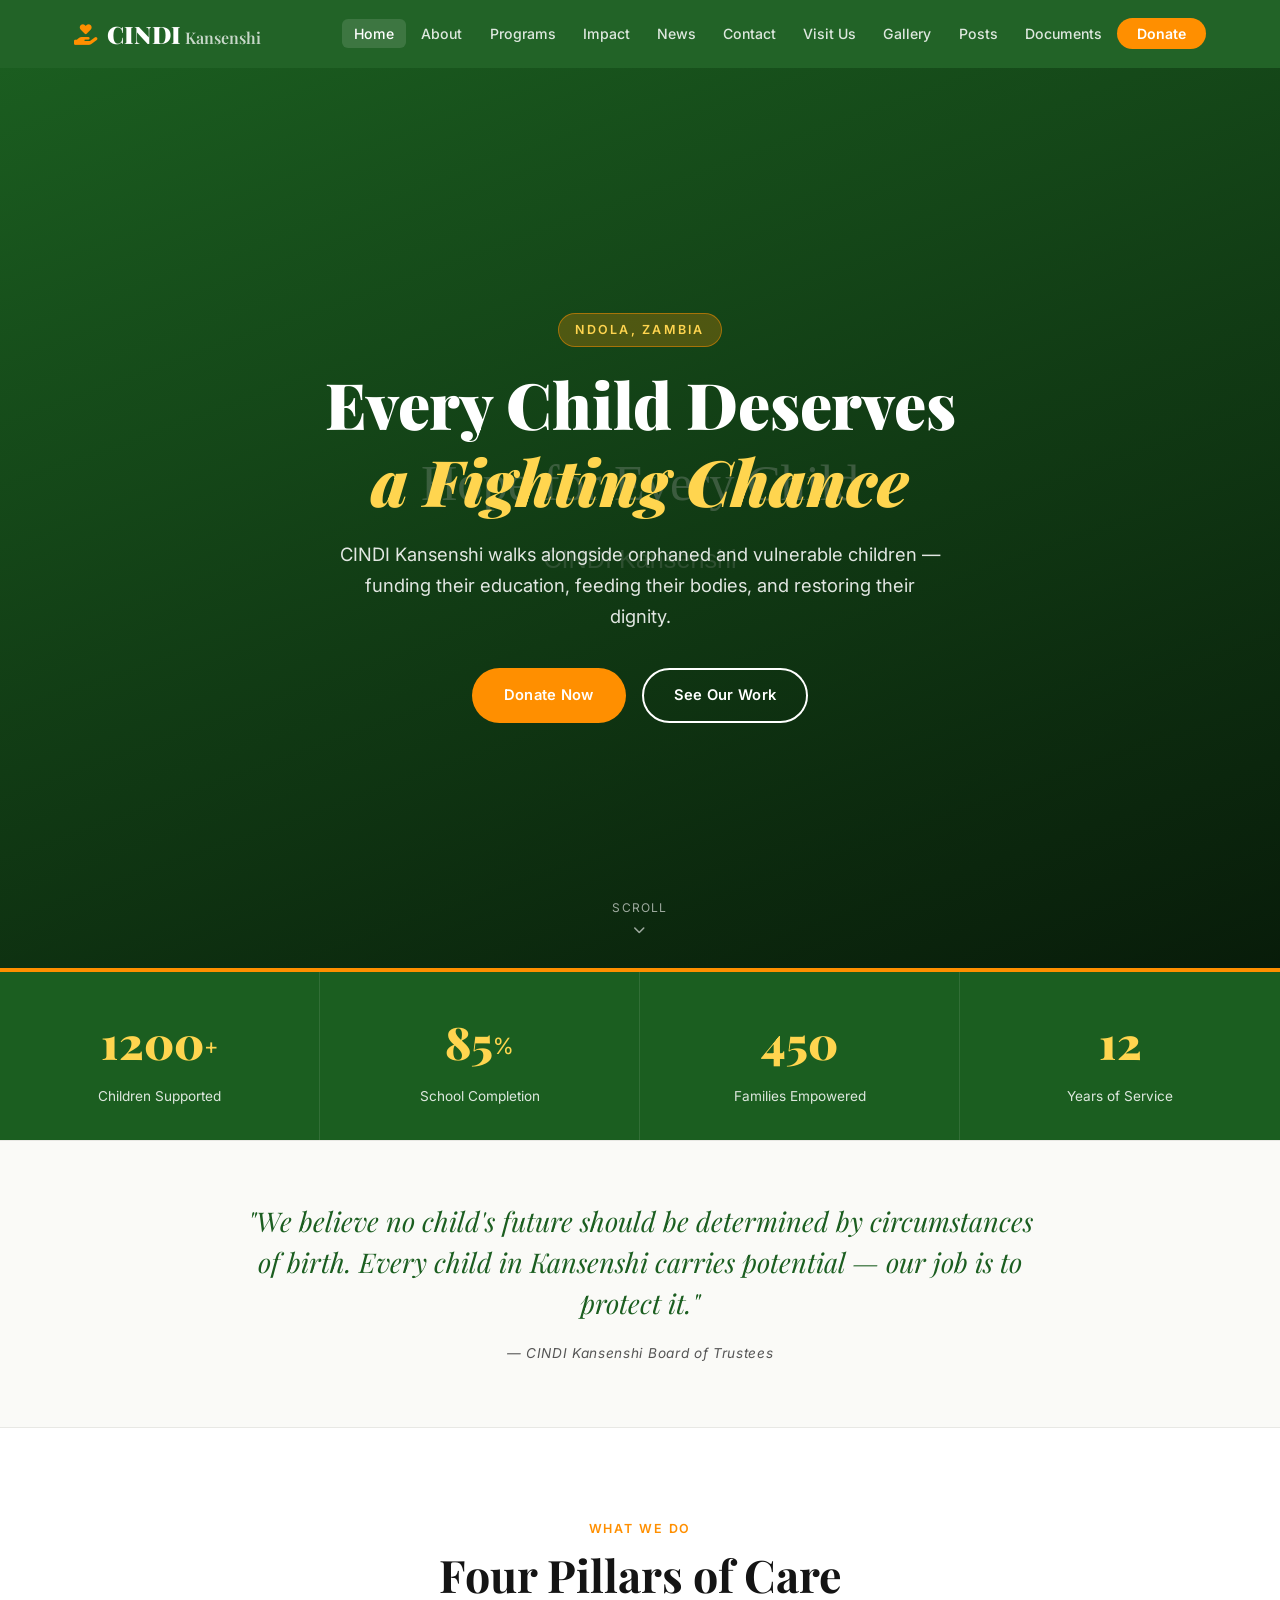
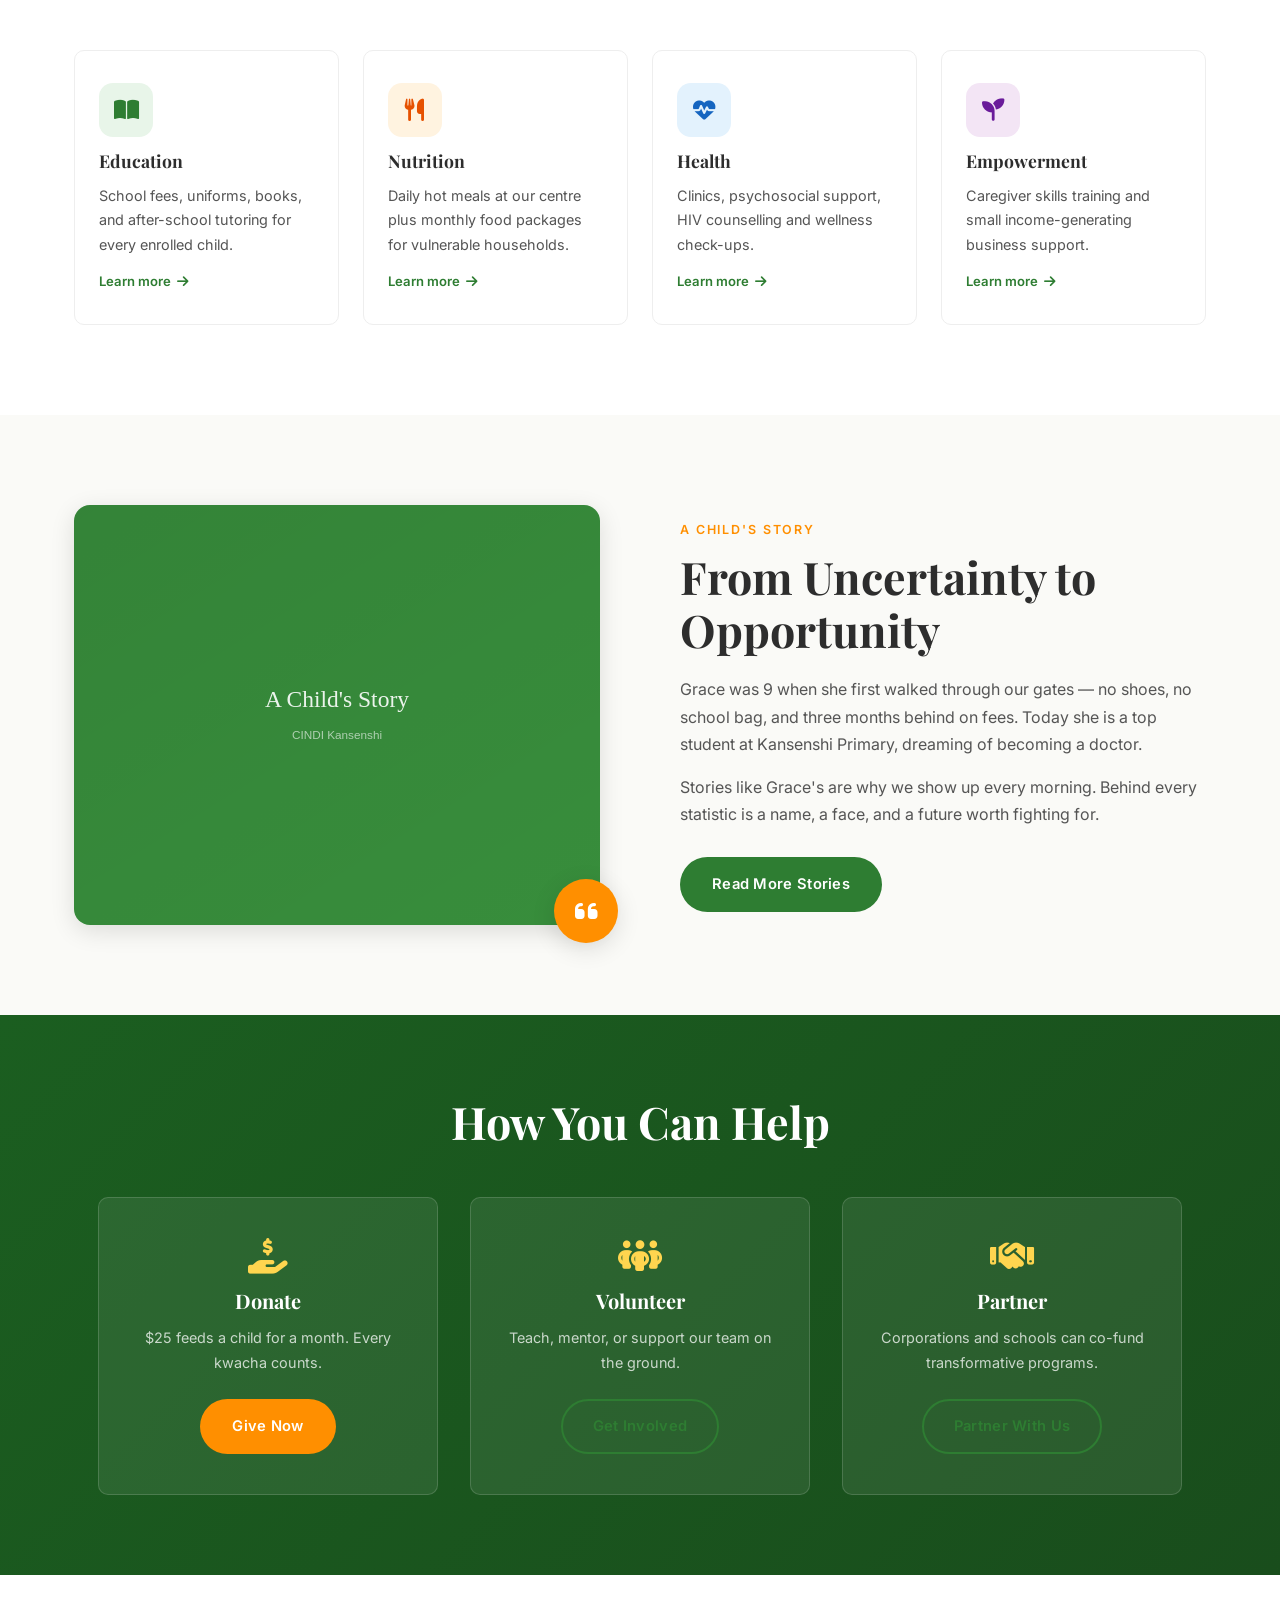
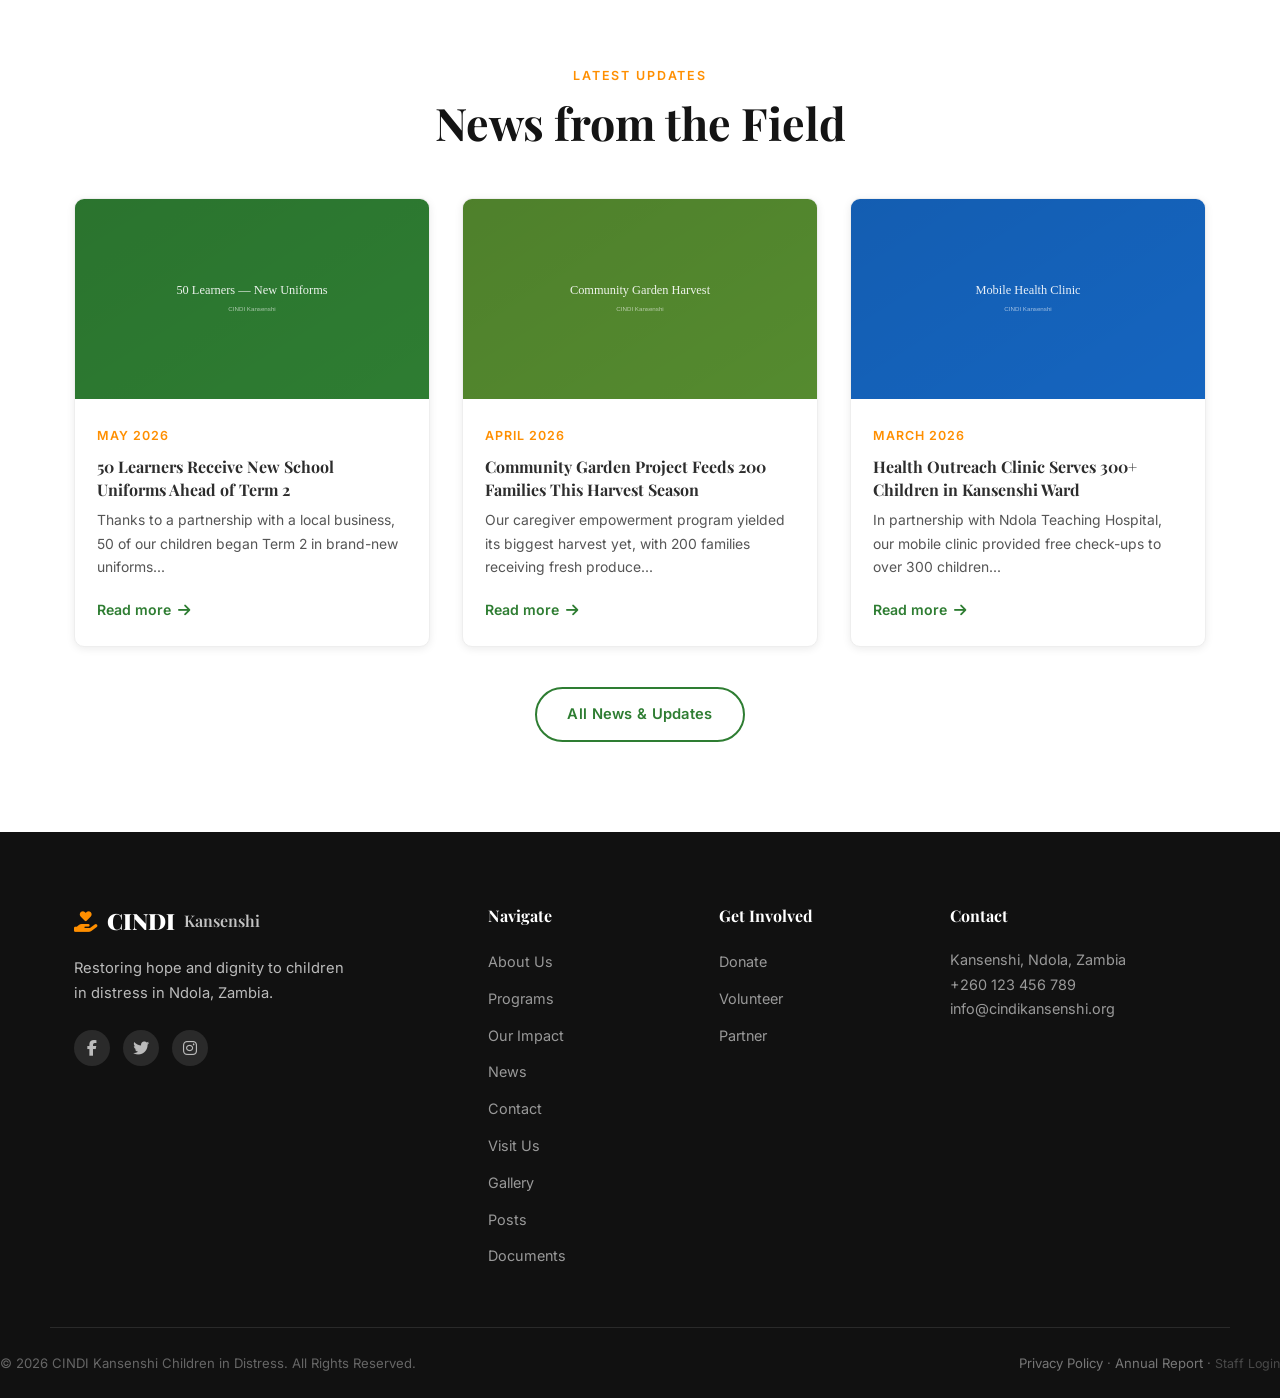
==== index.html @ 54bb7eb4 "Add Python backend and connect website" ====
<!DOCTYPE html>
<html lang="en">
<head>
  <meta charset="UTF-8">
  <meta name="viewport" content="width=device-width, initial-scale=1.0">
  <title>CINDI Kansenshi | Hope for Every Child</title>
  <meta name="description" content="CINDI Kansenshi supports orphaned and vulnerable children in Ndola, Zambia through education, nutrition, and community care.">
  <link rel="stylesheet" href="css/shared.css">
  <link rel="stylesheet" href="css/index.css">
  <link rel="preconnect" href="https://fonts.googleapis.com">
  <link href="https://fonts.googleapis.com/css2?family=Playfair+Display:wght@700;900&family=Inter:wght@400;500;600&display=swap" rel="stylesheet">
  <link rel="stylesheet" href="https://cdnjs.cloudflare.com/ajax/libs/font-awesome/6.5.1/css/all.min.css">
</head>
<body>
  <!-- NAV -->
  <header class="site-header" id="siteHeader">
    <nav class="nav-container">
      <a href="index.html" class="nav-logo">
        <span class="logo-mark"><i class="fas fa-hand-holding-heart"></i></span>
        <span>CINDI<span class="logo-sub"> Kansenshi</span></span>
      </a>
      <ul class="nav-links" id="navLinks">
        <li><a href="index.html" class="active">Home</a></li>
        <li><a href="about.html">About</a></li>
        <li><a href="programs.html">Programs</a></li>
        <li><a href="impact.html">Impact</a></li>
        <li><a href="news.html">News</a></li>
        <li><a href="contact.html">Contact</a></li>
        <li><a href="visit.html">Visit Us</a></li>
        <li><a href="gallery.html">Gallery</a></li>
        <li><a href="posts.html">Posts</a></li>
        <li><a href="donate.html" class="nav-donate-btn">Donate</a></li>
      </ul>
      <button class="hamburger" id="hamburger" aria-label="Toggle menu">
        <span></span><span></span><span></span>
      </button>
    </nav>
  </header>

  <!-- HERO -->
  <section class="hero" id="hero">
    <div class="hero-bg"></div>
    <div class="hero-overlay"></div>
    <div class="hero-content">
      <span class="hero-eyebrow">Ndola, Zambia</span>
      <h1 class="hero-title">Every Child Deserves<br><em>a Fighting Chance</em></h1>
      <p class="hero-sub">CINDI Kansenshi walks alongside orphaned and vulnerable children — funding their education, feeding their bodies, and restoring their dignity.</p>
      <div class="hero-actions">
        <a href="donate.html" class="btn btn-orange">Donate Now</a>
        <a href="programs.html" class="btn btn-outline-white">See Our Work</a>
      </div>
    </div>
    <div class="hero-scroll-hint">
      <span>Scroll</span>
      <i class="fas fa-chevron-down"></i>
    </div>
  </section>

  <!-- QUICK STATS BAND -->
  <div class="stats-band">
    <div class="stat-cell">
      <strong class="stat-num" data-stat-key="children" data-target="1200">0</strong><sup>+</sup>
      <span>Children Supported</span>
    </div>
    <div class="stat-cell">
      <strong class="stat-num" data-stat-key="completion" data-target="85">0</strong><sup>%</sup>
      <span>School Completion</span>
    </div>
    <div class="stat-cell">
      <strong class="stat-num" data-stat-key="families" data-target="450">0</strong>
      <span>Families Empowered</span>
    </div>
    <div class="stat-cell">
      <strong class="stat-num" data-stat-key="years" data-target="12">0</strong>
      <span>Years of Service</span>
    </div>
  </div>

  <!-- MISSION STRIP -->
  <section class="mission-strip">
    <div class="container">
      <p class="mission-text">"We believe no child's future should be determined by circumstances of birth. Every child in Kansenshi carries potential — our job is to protect it."</p>
      <cite class="mission-cite">— CINDI Kansenshi Board of Trustees</cite>
    </div>
  </section>

  <!-- PROGRAMS PREVIEW -->
  <section class="section programs-preview">
    <div class="container">
      <div class="section-header">
        <span class="eyebrow">What We Do</span>
        <h2>Four Pillars of Care</h2>
      </div>
      <div class="pillars-grid">
        <a href="programs.html#education" class="pillar-card">
          <div class="pillar-icon" style="background:#E8F5E9;color:#2E7D32"><i class="fas fa-book-open"></i></div>
          <h3>Education</h3>
          <p>School fees, uniforms, books, and after-school tutoring for every enrolled child.</p>
          <span class="pillar-link">Learn more <i class="fas fa-arrow-right"></i></span>
        </a>
        <a href="programs.html#nutrition" class="pillar-card">
          <div class="pillar-icon" style="background:#FFF3E0;color:#E65100"><i class="fas fa-utensils"></i></div>
          <h3>Nutrition</h3>
          <p>Daily hot meals at our centre plus monthly food packages for vulnerable households.</p>
          <span class="pillar-link">Learn more <i class="fas fa-arrow-right"></i></span>
        </a>
        <a href="programs.html#health" class="pillar-card">
          <div class="pillar-icon" style="background:#E3F2FD;color:#1565C0"><i class="fas fa-heart-pulse"></i></div>
          <h3>Health</h3>
          <p>Clinics, psychosocial support, HIV counselling and wellness check-ups.</p>
          <span class="pillar-link">Learn more <i class="fas fa-arrow-right"></i></span>
        </a>
        <a href="programs.html#empowerment" class="pillar-card">
          <div class="pillar-icon" style="background:#F3E5F5;color:#6A1B9A"><i class="fas fa-seedling"></i></div>
          <h3>Empowerment</h3>
          <p>Caregiver skills training and small income-generating business support.</p>
          <span class="pillar-link">Learn more <i class="fas fa-arrow-right"></i></span>
        </a>
      </div>
    </div>
  </section>

  <!-- STORY FEATURE -->
  <section class="section story-feature">
    <div class="container story-flex">
      <div class="story-img-wrap">
        <img src="images/story-grace.svg" alt="Child at CINDI Kansenshi" loading="lazy">
        <div class="story-badge">
          <i class="fas fa-quote-left"></i>
        </div>
      </div>
      <div class="story-text">
        <span class="eyebrow">A Child's Story</span>
        <h2>From Uncertainty to Opportunity</h2>
        <p>Grace was 9 when she first walked through our gates — no shoes, no school bag, and three months behind on fees. Today she is a top student at Kansenshi Primary, dreaming of becoming a doctor.</p>
        <p>Stories like Grace's are why we show up every morning. Behind every statistic is a name, a face, and a future worth fighting for.</p>
        <a href="about.html#stories" class="btn btn-green">Read More Stories</a>
      </div>
    </div>
  </section>

  <!-- GET INVOLVED BAND -->
  <section class="involve-band">
    <div class="container">
      <h2>How You Can Help</h2>
      <div class="involve-cards">
        <div class="involve-card">
          <i class="fas fa-hand-holding-dollar"></i>
          <h3>Donate</h3>
          <p>$25 feeds a child for a month. Every kwacha counts.</p>
          <a href="donate.html" class="btn btn-orange">Give Now</a>
        </div>
        <div class="involve-card">
          <i class="fas fa-people-group"></i>
          <h3>Volunteer</h3>
          <p>Teach, mentor, or support our team on the ground.</p>
          <a href="contact.html#volunteer" class="btn btn-outline-dark">Get Involved</a>
        </div>
        <div class="involve-card">
          <i class="fas fa-handshake"></i>
          <h3>Partner</h3>
          <p>Corporations and schools can co-fund transformative programs.</p>
          <a href="contact.html#partner" class="btn btn-outline-dark">Partner With Us</a>
        </div>
      </div>
    </div>
  </section>

  <!-- NEWS TEASER -->
  <section class="section news-teaser">
    <div class="container">
      <div class="section-header">
        <span class="eyebrow">Latest Updates</span>
        <h2>News from the Field</h2>
      </div>
      <div class="news-grid">
        <article class="news-card">
          <img src="images/news-uniforms.svg" alt="News" loading="lazy">
          <div class="news-body">
            <time>May 2026</time>
            <h3>50 Learners Receive New School Uniforms Ahead of Term 2</h3>
            <p>Thanks to a partnership with a local business, 50 of our children began Term 2 in brand-new uniforms...</p>
            <a href="news.html" class="text-link">Read more <i class="fas fa-arrow-right"></i></a>
          </div>
        </article>
        <article class="news-card">
          <img src="images/news-garden.svg" alt="News" loading="lazy">
          <div class="news-body">
            <time>April 2026</time>
            <h3>Community Garden Project Feeds 200 Families This Harvest Season</h3>
            <p>Our caregiver empowerment program yielded its biggest harvest yet, with 200 families receiving fresh produce...</p>
            <a href="news.html" class="text-link">Read more <i class="fas fa-arrow-right"></i></a>
          </div>
        </article>
        <article class="news-card">
          <img src="images/news-clinic.svg" alt="News" loading="lazy">
          <div class="news-body">
            <time>March 2026</time>
            <h3>Health Outreach Clinic Serves 300+ Children in Kansenshi Ward</h3>
            <p>In partnership with Ndola Teaching Hospital, our mobile clinic provided free check-ups to over 300 children...</p>
            <a href="news.html" class="text-link">Read more <i class="fas fa-arrow-right"></i></a>
          </div>
        </article>
      </div>
      <div style="text-align:center;margin-top:2.5rem">
        <a href="news.html" class="btn btn-outline-dark">All News &amp; Updates</a>
      </div>
    </div>
  </section>

  <!-- FOOTER -->
  <footer class="site-footer">
    <div class="container footer-grid">
      <div class="footer-brand">
        <div class="nav-logo" style="color:white;font-size:1.4rem">
          <span class="logo-mark"><i class="fas fa-hand-holding-heart"></i></span>
          CINDI<span class="logo-sub"> Kansenshi</span>
        </div>
        <p>Restoring hope and dignity to children in distress in Ndola, Zambia.</p>
        <div class="footer-socials">
          <a href="https://www.facebook.com/cindikansenshi/" target="_blank" aria-label="Facebook"><i class="fab fa-facebook-f"></i></a>
          <a href="#" aria-label="Twitter"><i class="fab fa-twitter"></i></a>
          <a href="#" aria-label="Instagram"><i class="fab fa-instagram"></i></a>
        </div>
      </div>
      <div class="footer-col">
        <h4>Navigate</h4>
        <ul>
          <li><a href="about.html">About Us</a></li>
          <li><a href="programs.html">Programs</a></li>
          <li><a href="impact.html">Our Impact</a></li>
          <li><a href="news.html">News</a></li>
          <li><a href="contact.html">Contact</a></li>
        <li><a href="visit.html">Visit Us</a></li>
        <li><a href="gallery.html">Gallery</a></li>
        <li><a href="posts.html">Posts</a></li>
        </ul>
      </div>
      <div class="footer-col">
        <h4>Get Involved</h4>
        <ul>
          <li><a href="donate.html">Donate</a></li>
          <li><a href="contact.html#volunteer">Volunteer</a></li>
          <li><a href="contact.html#partner">Partner</a></li>
        </ul>
      </div>
      <div class="footer-col">
        <h4>Contact</h4>
        <p>Kansenshi, Ndola, Zambia</p>
        <p>+260 123 456 789</p>
        <p>info@cindikansenshi.org</p>
      </div>
    </div>
    <div class="footer-bottom">
      <p>&copy; 2026 CINDI Kansenshi Children in Distress. All Rights Reserved.</p>
      <p><a href="#">Privacy Policy</a> &middot; <a href="#">Annual Report</a></p>
    </div>
  </footer>

  <script src="js/seed-data.js"></script>
  <script src="js/sanitize.js"></script>
  <script src="js/media-store.js"></script>
  <script src="js/shared.js"></script>
  <script src="js/index.js"></script>
</body>
</html>
---- css/shared.css ----
/* ============================================================
   CINDI Kansenshi — Shared Styles
   Palette: Forest Green #1B5E20 / #2E7D32, Amber #E65100 / #FF8F00,
            Cream #FAFAF7, Off-Black #141414
   Type: Playfair Display (display) + Inter (body)
   ============================================================ */

:root {
  --green-dark:  #1B5E20;
  --green:       #2E7D32;
  --green-light: #4CAF50;
  --amber:       #FF8F00;
  --amber-dark:  #E65100;
  --cream:       #FAFAF7;
  --off-black:   #141414;
  --gray-800:    #2D2D2D;
  --gray-600:    #555;
  --gray-300:    #CCC;
  --gray-100:    #F2F2F0;
  --white:       #FFFFFF;
  --radius:      10px;
  --shadow-sm:   0 2px 8px rgba(0,0,0,0.08);
  --shadow-md:   0 6px 24px rgba(0,0,0,0.12);
  --transition:  0.28s ease;
}

*, *::before, *::after { box-sizing: border-box; margin: 0; padding: 0; }

html { scroll-behavior: smooth; font-size: 16px; }

body {
  font-family: 'Inter', system-ui, sans-serif;
  color: var(--gray-800);
  background: var(--white);
  line-height: 1.7;
  -webkit-font-smoothing: antialiased;
}

img { display: block; max-width: 100%; }

a { text-decoration: none; color: inherit; }

/* ── TYPOGRAPHY ────────────────────────────────── */
h1, h2, h3 {
  font-family: 'Playfair Display', Georgia, serif;
  line-height: 1.2;
}
h1 { font-size: clamp(2.4rem, 5vw, 4rem); font-weight: 900; }
h2 { font-size: clamp(1.8rem, 3.5vw, 2.8rem); font-weight: 700; }
h3 { font-size: 1.25rem; font-weight: 700; }

em { font-style: italic; color: var(--amber); }

.eyebrow {
  display: block;
  font-size: 0.78rem;
  font-weight: 600;
  letter-spacing: 0.15em;
  text-transform: uppercase;
  color: var(--amber);
  margin-bottom: 0.6rem;
}

.section-header {
  text-align: center;
  margin-bottom: 3rem;
}
.section-header h2 { color: var(--off-black); }

/* ── CONTAINER ─────────────────────────────────── */
.container {
  max-width: 1180px;
  margin: 0 auto;
  padding: 0 1.5rem;
}

.section { padding: 90px 0; }

/* ── BUTTONS ───────────────────────────────────── */
.btn {
  display: inline-flex;
  align-items: center;
  gap: 0.5rem;
  padding: 13px 30px;
  border-radius: 50px;
  font-family: 'Inter', sans-serif;
  font-size: 0.92rem;
  font-weight: 600;
  letter-spacing: 0.02em;
  cursor: pointer;
  transition: all var(--transition);
  border: 2px solid transparent;
}

.btn-green {
  background: var(--green);
  color: white;
}
.btn-green:hover { background: var(--green-dark); transform: translateY(-2px); }

.btn-orange {
  background: var(--amber);
  color: white;
}
.btn-orange:hover { background: var(--amber-dark); transform: translateY(-2px); }

.btn-outline-white {
  background: transparent;
  border-color: white;
  color: white;
}
.btn-outline-white:hover { background: white; color: var(--green-dark); }

.btn-outline-dark {
  background: transparent;
  border-color: var(--green);
  color: var(--green);
}
.btn-outline-dark:hover { background: var(--green); color: white; }

.btn-full { width: 100%; justify-content: center; }

.text-link {
  font-size: 0.88rem;
  font-weight: 600;
  color: var(--green);
  display: inline-flex;
  align-items: center;
  gap: 0.4rem;
  transition: gap var(--transition);
}
.text-link:hover { gap: 0.7rem; }

/* ── HEADER / NAV ──────────────────────────────── */
.site-header {
  position: fixed;
  top: 0; left: 0; right: 0;
  z-index: 1000;
  background: rgba(27,94,32,0.97);
  backdrop-filter: blur(8px);
  transition: box-shadow var(--transition);
}
.site-header.scrolled { box-shadow: 0 4px 20px rgba(0,0,0,0.25); }

.nav-container {
  max-width: 1180px;
  margin: 0 auto;
  padding: 0 1.5rem;
  height: 68px;
  display: flex;
  align-items: center;
  justify-content: space-between;
}

.nav-logo {
  display: flex;
  align-items: center;
  gap: 0.6rem;
  font-family: 'Playfair Display', serif;
  font-size: 1.5rem;
  font-weight: 900;
  color: white;
}
.logo-mark { color: var(--amber); font-size: 1.3rem; }
.logo-sub { color: rgba(255,255,255,0.75); font-size: 1rem; font-weight: 600; }

.nav-links {
  display: flex;
  list-style: none;
  gap: 0.2rem;
  align-items: center;
}
.nav-links a {
  color: rgba(255,255,255,0.85);
  font-size: 0.88rem;
  font-weight: 500;
  padding: 6px 12px;
  border-radius: 6px;
  transition: all var(--transition);
}
.nav-links a:hover,
.nav-links a.active { color: white; background: rgba(255,255,255,0.12); }

.nav-donate-btn {
  background: var(--amber) !important;
  color: white !important;
  border-radius: 50px !important;
  padding: 7px 20px !important;
  font-weight: 600 !important;
}
.nav-donate-btn:hover { background: var(--amber-dark) !important; }

.hamburger {
  display: none;
  flex-direction: column;
  gap: 5px;
  background: none;
  border: none;
  cursor: pointer;
  padding: 4px;
}
.hamburger span {
  display: block;
  width: 24px; height: 2px;
  background: white;
  border-radius: 2px;
  transition: all var(--transition);
}
.hamburger.open span:nth-child(1) { transform: translateY(7px) rotate(45deg); }
.hamburger.open span:nth-child(2) { opacity: 0; }
.hamburger.open span:nth-child(3) { transform: translateY(-7px) rotate(-45deg); }

/* ── PAGE HERO (inner pages) ───────────────────── */
.page-hero {
  padding-top: 130px;
  padding-bottom: 70px;
  background: linear-gradient(135deg, var(--green-dark) 0%, var(--green) 100%);
  color: white;
  text-align: center;
}
.page-hero h1 { color: white; margin-bottom: 1rem; }
.page-hero p { font-size: 1.1rem; max-width: 640px; margin: 0 auto; opacity: 0.88; }
.breadcrumb {
  font-size: 0.82rem;
  margin-bottom: 1rem;
  opacity: 0.7;
  display: flex;
  justify-content: center;
  gap: 0.5rem;
}
.breadcrumb a { color: rgba(255,255,255,0.8); }
.breadcrumb a:hover { color: white; }

/* ── FOOTER ────────────────────────────────────── */
.site-footer {
  background: #111;
  color: #bbb;
  padding: 70px 0 0;
}
.footer-grid {
  display: grid;
  grid-template-columns: 2fr 1fr 1fr 1.4fr;
  gap: 3rem;
  padding-bottom: 3rem;
  border-bottom: 1px solid #2a2a2a;
}
.footer-brand p { margin-top: 1rem; font-size: 0.92rem; line-height: 1.7; max-width: 280px; }
.footer-socials { display: flex; gap: 0.8rem; margin-top: 1.5rem; }
.footer-socials a {
  width: 36px; height: 36px;
  background: #2a2a2a;
  border-radius: 50%;
  display: flex; align-items: center; justify-content: center;
  color: #bbb;
  transition: all var(--transition);
}
.footer-socials a:hover { background: var(--amber); color: white; }
.footer-col h4 {
  font-family: 'Playfair Display', serif;
  font-size: 1rem;
  color: white;
  margin-bottom: 1.2rem;
}
.footer-col ul { list-style: none; }
.footer-col ul li { margin-bottom: 0.6rem; }
.footer-col a, .footer-col p {
  color: #999;
  font-size: 0.9rem;
  transition: color var(--transition);
}
.footer-col a:hover { color: var(--amber); }
.footer-bottom {
  display: flex;
  justify-content: space-between;
  align-items: center;
  padding: 1.5rem 0;
  font-size: 0.82rem;
  color: #666;
  flex-wrap: wrap;
  gap: 1rem;
}
.footer-bottom a { color: #777; }
.footer-bottom a:hover { color: var(--amber); }

/* ── ACCESSIBILITY / FOCUS ─────────────────────── */
a:focus-visible, button:focus-visible, input:focus-visible,
textarea:focus-visible, select:focus-visible {
  outline: 3px solid var(--amber);
  outline-offset: 2px;
  border-radius: 4px;
}

/* ── SCROLL PROGRESS BAR ────────────────────────── */
.scroll-progress {
  position: fixed;
  top: 0; left: 0;
  height: 3px;
  width: 0%;
  background: linear-gradient(90deg, var(--amber), var(--green-light));
  z-index: 1200;
  transition: width 0.08s linear;
}

/* ── BACK TO TOP ────────────────────────────────── */
.back-to-top {
  position: fixed;
  right: 22px;
  bottom: 22px;
  width: 46px; height: 46px;
  border-radius: 50%;
  background: var(--green);
  color: white;
  border: none;
  display: flex;
  align-items: center;
  justify-content: center;
  font-size: 1.1rem;
  cursor: pointer;
  box-shadow: var(--shadow-md);
  opacity: 0;
  visibility: hidden;
  transform: translateY(12px);
  transition: all var(--transition);
  z-index: 900;
}
.back-to-top.visible { opacity: 1; visibility: visible; transform: translateY(0); }
.back-to-top:hover { background: var(--green-dark); transform: translateY(-3px); }

/* ── TOAST NOTIFICATIONS ────────────────────────── */
.toast-stack {
  position: fixed;
  top: 84px;
  right: 20px;
  z-index: 1400;
  display: flex;
  flex-direction: column;
  gap: 10px;
  max-width: min(340px, calc(100vw - 40px));
}
.toast {
  background: white;
  color: var(--off-black);
  border-left: 4px solid var(--green);
  border-radius: 8px;
  box-shadow: var(--shadow-md);
  padding: 12px 16px;
  font-size: 0.88rem;
  display: flex;
  align-items: flex-start;
  gap: 10px;
  transform: translateX(120%);
  opacity: 0;
  transition: all 0.35s cubic-bezier(.4,0,.2,1);
}
.toast.show { transform: translateX(0); opacity: 1; }
.toast i { margin-top: 2px; }
.toast.toast-success { border-left-color: var(--green); }
.toast.toast-success i { color: var(--green); }
.toast.toast-error { border-left-color: #C62828; }
.toast.toast-error i { color: #C62828; }
.toast.toast-info { border-left-color: var(--amber); }
.toast.toast-info i { color: var(--amber); }

/* ── IMAGE LOADING SKELETON ─────────────────────── */
img[loading="lazy"] {
  background: linear-gradient(100deg, #ececec 30%, #f6f6f4 50%, #ececec 70%);
  background-size: 200% 100%;
  animation: skeleton 1.4s ease-in-out infinite;
}
img[loading="lazy"].loaded { animation: none; background: none; }
@keyframes skeleton {
  0% { background-position: 200% 0; }
  100% { background-position: -200% 0; }
}

/* ── BUTTON MICRO-INTERACTION ───────────────────── */
.btn:active { transform: scale(0.97); }

/* ── STAFF LOGIN FOOTER LINK ────────────────────── */
.footer-admin-link { opacity: 0.55; font-size: 0.78rem; }
.footer-admin-link:hover { opacity: 1; }

/* ── UTILITY ───────────────────────────────────── */
.visually-hidden { position: absolute; width: 1px; height: 1px; overflow: hidden; clip: rect(0,0,0,0); }

@media (prefers-reduced-motion: reduce) {
  *, *::before, *::after { animation-duration: 0.01ms !important; transition-duration: 0.01ms !important; }
}

/* ── RESPONSIVE ────────────────────────────────── */
@media (max-width: 900px) {
  .footer-grid { grid-template-columns: 1fr 1fr; }
}

@media (max-width: 768px) {
  .hamburger { display: flex; }
  .nav-links {
    display: none;
    position: absolute;
    top: 68px; left: 0; right: 0;
    background: var(--green-dark);
    flex-direction: column;
    padding: 1rem;
    gap: 0.2rem;
    box-shadow: 0 10px 30px rgba(0,0,0,0.3);
  }
  .nav-links.open { display: flex; }
  .nav-links a { padding: 10px 16px; border-radius: 8px; display: block; }
  .section { padding: 60px 0; }
  .footer-grid { grid-template-columns: 1fr; gap: 2rem; }
  .footer-bottom { flex-direction: column; text-align: center; }
}
---- css/index.css ----
/* ============================================================
   CINDI Kansenshi — Homepage Styles
   ============================================================ */

/* ── HERO ──────────────────────────────────────── */
.hero {
  position: relative;
  min-height: 100vh;
  display: flex;
  align-items: center;
  justify-content: center;
  overflow: hidden;
  margin-top: 68px;
}
.hero-bg {
  position: absolute;
  inset: 0;
  background: url('../images/hero.svg') center/cover no-repeat;
}
.hero-overlay {
  position: absolute;
  inset: 0;
  background: linear-gradient(160deg, rgba(27,94,32,0.88) 0%, rgba(0,0,0,0.7) 100%);
}
.hero-content {
  position: relative;
  z-index: 2;
  text-align: center;
  padding: 2rem;
  max-width: 820px;
  animation: fadeUp 0.9s ease both;
}
@keyframes fadeUp {
  from { opacity: 0; transform: translateY(30px); }
  to   { opacity: 1; transform: translateY(0); }
}
.hero-eyebrow {
  display: inline-block;
  background: rgba(255,143,0,0.25);
  border: 1px solid rgba(255,143,0,0.5);
  color: #FFD54F;
  font-size: 0.78rem;
  font-weight: 600;
  letter-spacing: 0.18em;
  text-transform: uppercase;
  padding: 5px 16px;
  border-radius: 50px;
  margin-bottom: 1.2rem;
}
.hero-title {
  color: white;
  margin-bottom: 1.2rem;
}
.hero-title em { color: #FFD54F; }
.hero-sub {
  color: rgba(255,255,255,0.88);
  font-size: 1.15rem;
  max-width: 600px;
  margin: 0 auto 2.2rem;
}
.hero-actions { display: flex; gap: 1rem; justify-content: center; flex-wrap: wrap; }
.hero-scroll-hint {
  position: absolute;
  bottom: 2rem;
  left: 50%;
  transform: translateX(-50%);
  z-index: 2;
  color: rgba(255,255,255,0.6);
  font-size: 0.75rem;
  letter-spacing: 0.1em;
  text-transform: uppercase;
  display: flex;
  flex-direction: column;
  align-items: center;
  gap: 6px;
  animation: bounce 2s infinite;
}
@keyframes bounce {
  0%,100% { transform: translateX(-50%) translateY(0); }
  50%      { transform: translateX(-50%) translateY(6px); }
}

/* ── STATS BAND ────────────────────────────────── */
.stats-band {
  background: var(--green-dark);
  display: grid;
  grid-template-columns: repeat(4, 1fr);
  border-top: 4px solid var(--amber);
}
.stat-cell {
  padding: 2rem 1rem;
  text-align: center;
  color: white;
  border-right: 1px solid rgba(255,255,255,0.1);
}
.stat-cell:last-child { border-right: none; }
.stat-num {
  font-family: 'Playfair Display', serif;
  font-size: 2.8rem;
  font-weight: 900;
  display: inline-block;
  color: #FFD54F;
}
.stat-cell sup { font-size: 1.4rem; color: #FFD54F; vertical-align: super; }
.stat-cell span { display: block; font-size: 0.85rem; margin-top: 0.3rem; opacity: 0.85; }

/* ── MISSION STRIP ─────────────────────────────── */
.mission-strip {
  background: var(--cream);
  padding: 60px 0;
  text-align: center;
  border-top: 1px solid #e8e8e4;
  border-bottom: 1px solid #e8e8e4;
}
.mission-text {
  font-family: 'Playfair Display', serif;
  font-size: clamp(1.2rem, 2.5vw, 1.7rem);
  font-style: italic;
  color: var(--green-dark);
  max-width: 800px;
  margin: 0 auto 1rem;
  line-height: 1.5;
}
.mission-cite { font-size: 0.85rem; color: var(--gray-600); letter-spacing: 0.05em; }

/* ── PILLARS ───────────────────────────────────── */
.pillars-grid {
  display: grid;
  grid-template-columns: repeat(4, 1fr);
  gap: 1.5rem;
}
.pillar-card {
  background: white;
  border: 1px solid #eee;
  border-radius: var(--radius);
  padding: 2rem 1.5rem;
  display: flex;
  flex-direction: column;
  gap: 0.8rem;
  transition: all var(--transition);
  cursor: pointer;
}
.pillar-card:hover {
  box-shadow: var(--shadow-md);
  transform: translateY(-6px);
  border-color: transparent;
}
.pillar-icon {
  width: 54px; height: 54px;
  border-radius: 14px;
  display: flex; align-items: center; justify-content: center;
  font-size: 1.4rem;
}
.pillar-card h3 { font-size: 1.1rem; }
.pillar-card p { font-size: 0.9rem; color: var(--gray-600); flex: 1; }
.pillar-link {
  font-size: 0.82rem;
  font-weight: 600;
  color: var(--green);
  display: inline-flex;
  align-items: center;
  gap: 0.4rem;
  transition: gap var(--transition);
}
.pillar-card:hover .pillar-link { gap: 0.7rem; }

/* ── STORY FEATURE ─────────────────────────────── */
.story-feature { background: var(--cream); }
.story-flex {
  display: grid;
  grid-template-columns: 1fr 1fr;
  gap: 5rem;
  align-items: center;
}
.story-img-wrap {
  position: relative;
  border-radius: 16px;
  overflow: visible;
}
.story-img-wrap img {
  border-radius: 16px;
  width: 100%;
  height: 420px;
  object-fit: cover;
  box-shadow: var(--shadow-md);
}
.story-badge {
  position: absolute;
  bottom: -18px;
  right: -18px;
  width: 64px; height: 64px;
  background: var(--amber);
  border-radius: 50%;
  display: flex; align-items: center; justify-content: center;
  color: white;
  font-size: 1.6rem;
  box-shadow: var(--shadow-md);
}
.story-text h2 { margin-bottom: 1.2rem; }
.story-text p { color: var(--gray-600); margin-bottom: 1rem; }
.story-text .btn { margin-top: 0.8rem; }

/* ── GET INVOLVED BAND ─────────────────────────── */
.involve-band {
  background: linear-gradient(135deg, var(--green-dark) 0%, #194D1C 100%);
  padding: 80px 0;
  color: white;
}
.involve-band h2 { color: white; text-align: center; margin-bottom: 3rem; }
.involve-cards {
  display: grid;
  grid-template-columns: repeat(3, 1fr);
  gap: 2rem;
  max-width: 1180px;
  margin: 0 auto;
  padding: 0 1.5rem;
}
.involve-card {
  background: rgba(255,255,255,0.08);
  border: 1px solid rgba(255,255,255,0.15);
  border-radius: var(--radius);
  padding: 2.5rem 2rem;
  text-align: center;
  transition: all var(--transition);
}
.involve-card:hover { background: rgba(255,255,255,0.14); transform: translateY(-5px); }
.involve-card i { font-size: 2.2rem; color: #FFD54F; margin-bottom: 1rem; display: block; }
.involve-card h3 { color: white; margin-bottom: 0.8rem; }
.involve-card p { color: rgba(255,255,255,0.75); font-size: 0.9rem; margin-bottom: 1.5rem; }

/* ── NEWS TEASER ───────────────────────────────── */
.news-grid {
  display: grid;
  grid-template-columns: repeat(3, 1fr);
  gap: 2rem;
}
.news-card {
  background: white;
  border-radius: var(--radius);
  overflow: hidden;
  box-shadow: var(--shadow-sm);
  border: 1px solid #eee;
  transition: all var(--transition);
}
.news-card:hover { box-shadow: var(--shadow-md); transform: translateY(-4px); }
.news-card img { width: 100%; height: 200px; object-fit: cover; }
.news-body { padding: 1.4rem; }
.news-body time { font-size: 0.78rem; color: var(--amber); font-weight: 600; text-transform: uppercase; letter-spacing: 0.08em; }
.news-body h3 { font-size: 1rem; margin: 0.5rem 0; line-height: 1.4; }
.news-body p { font-size: 0.87rem; color: var(--gray-600); margin-bottom: 1rem; }

/* ── RESPONSIVE ────────────────────────────────── */
@media (max-width: 1024px) {
  .pillars-grid { grid-template-columns: 1fr 1fr; }
  .stats-band { grid-template-columns: 1fr 1fr; }
  .stat-cell:nth-child(2) { border-right: none; }
  .stat-cell:nth-child(3) { border-top: 1px solid rgba(255,255,255,0.1); }
}

@media (max-width: 768px) {
  .hero { min-height: 92vh; }
  .stats-band { grid-template-columns: 1fr 1fr; }
  .story-flex { grid-template-columns: 1fr; gap: 2.5rem; }
  .story-img-wrap img { height: 280px; }
  .involve-cards { grid-template-columns: 1fr; max-width: 400px; }
  .news-grid { grid-template-columns: 1fr; }
  .pillars-grid { grid-template-columns: 1fr; }
}

@media (max-width: 480px) {
  .stats-band { grid-template-columns: 1fr 1fr; }
  .hero-actions { flex-direction: column; align-items: center; }
}
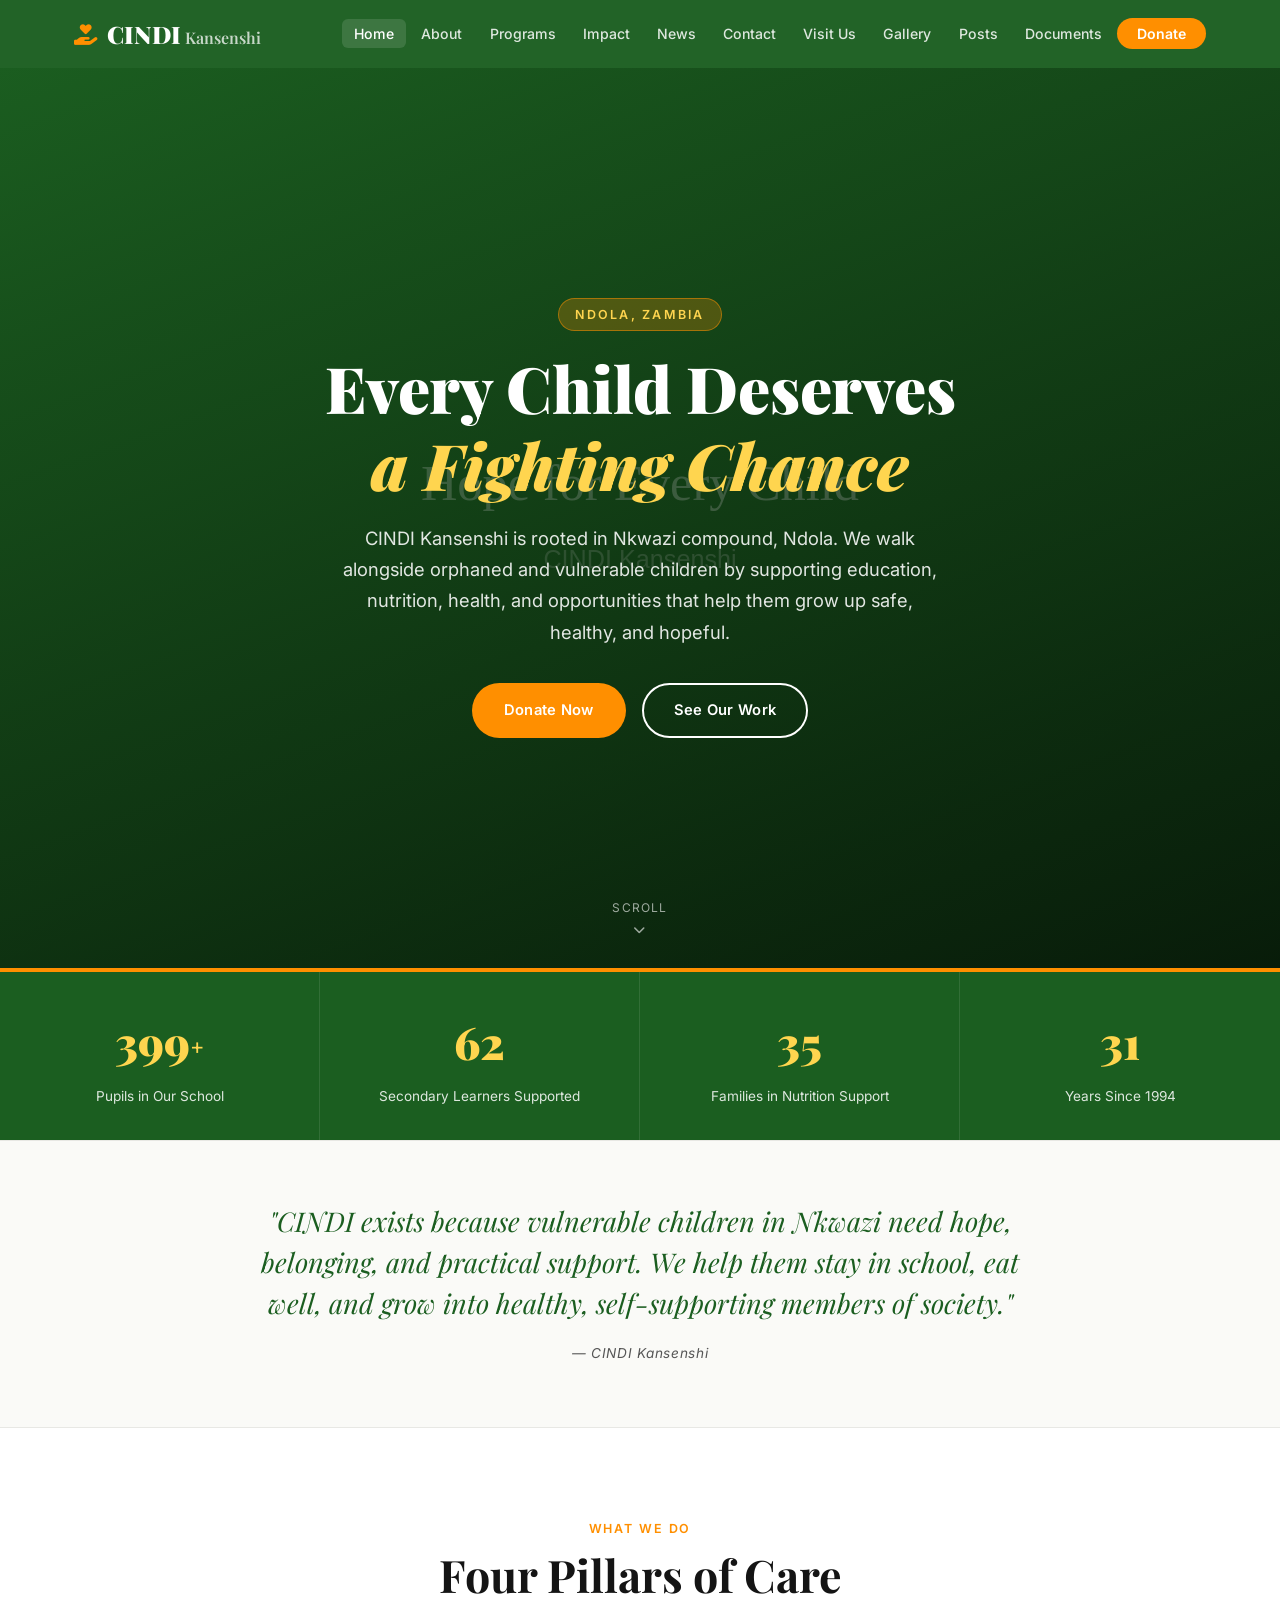
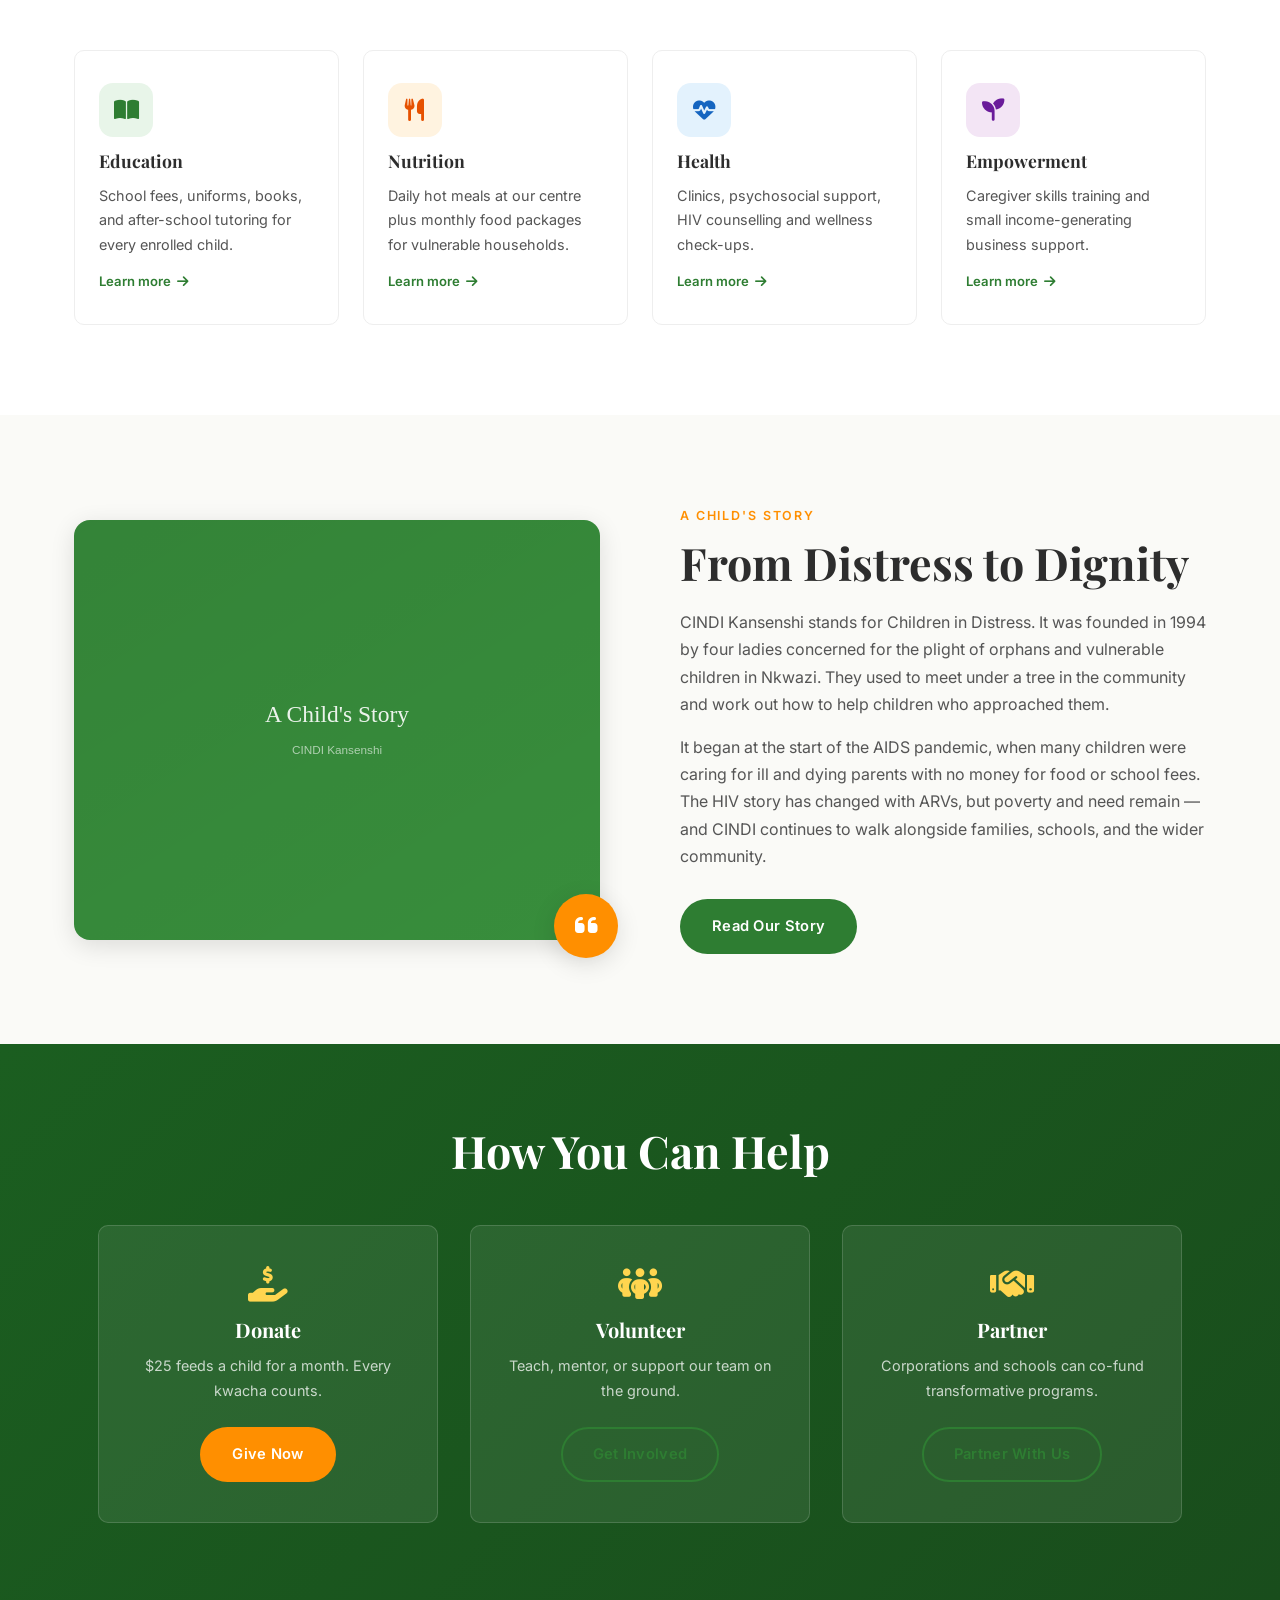
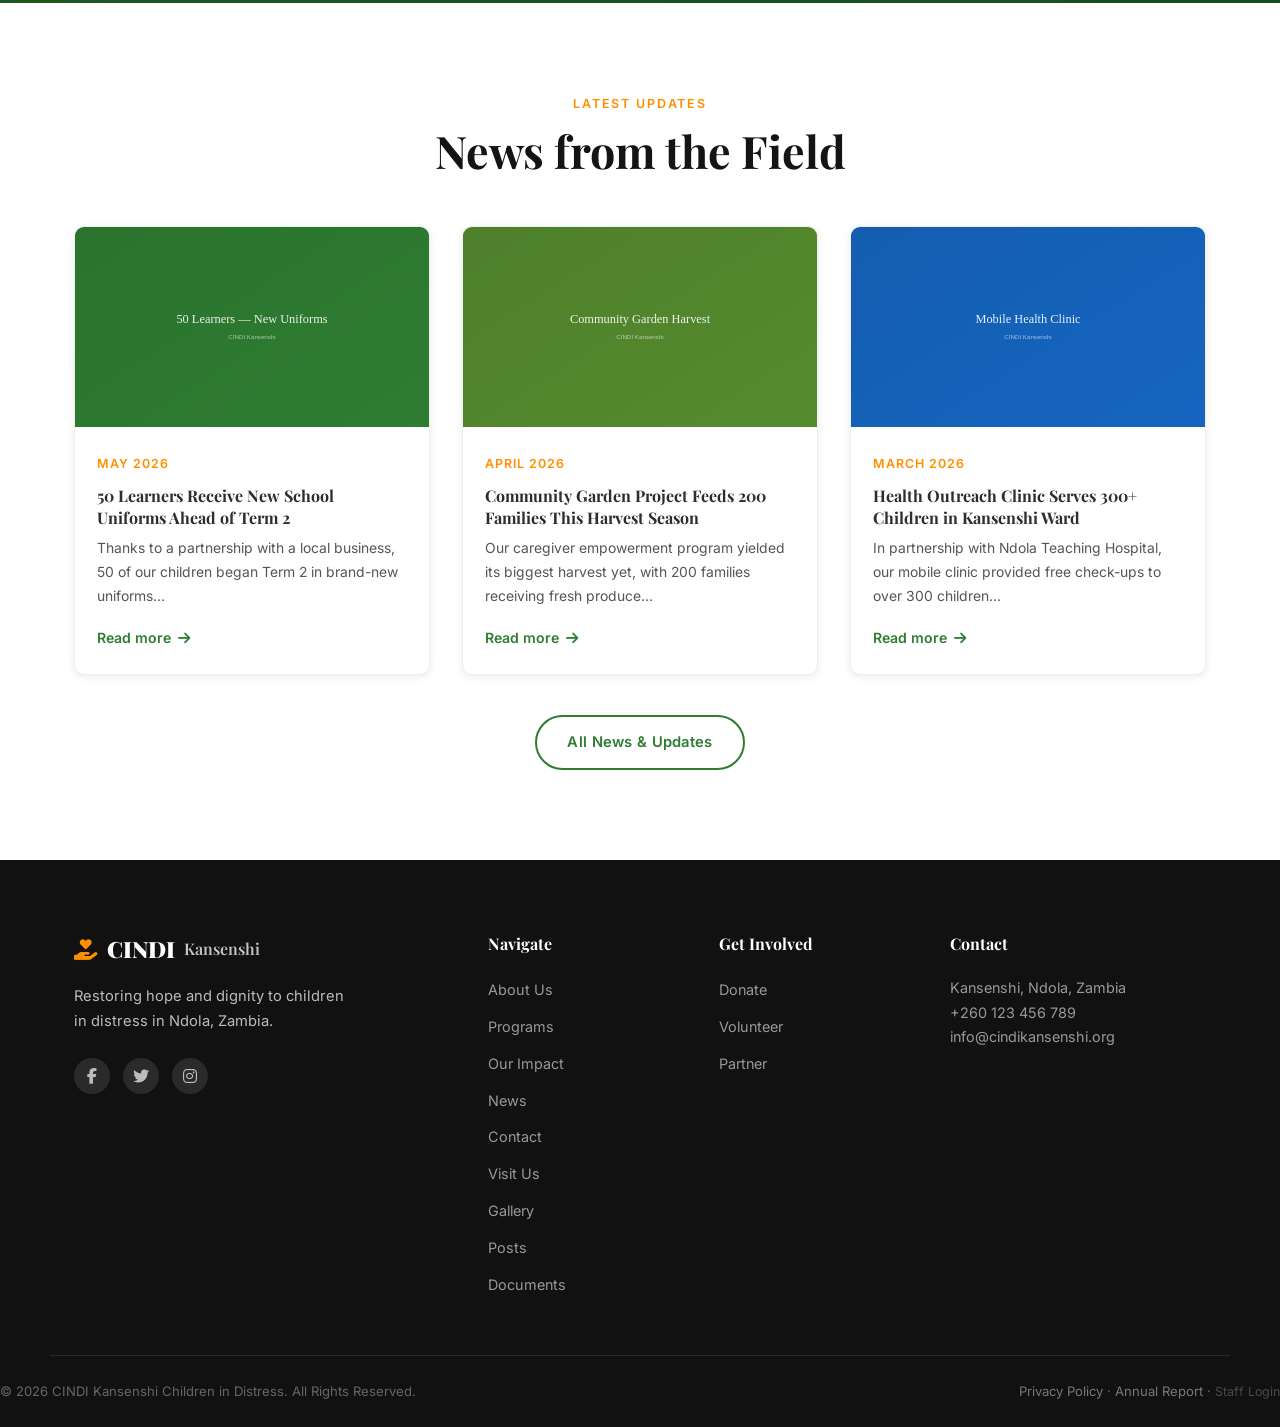
==== commit a4f20175: "Use CINDI deployment credentials and update site content Co-authored-by: Copilot <223556219+Copilot@" ====
--- a/index.html
+++ b/index.html
@@ -44,7 +44,7 @@
     <div class="hero-content">
       <span class="hero-eyebrow">Ndola, Zambia</span>
       <h1 class="hero-title">Every Child Deserves<br><em>a Fighting Chance</em></h1>
-      <p class="hero-sub">CINDI Kansenshi walks alongside orphaned and vulnerable children — funding their education, feeding their bodies, and restoring their dignity.</p>
+      <p class="hero-sub">CINDI Kansenshi is rooted in Nkwazi compound, Ndola. We walk alongside orphaned and vulnerable children by supporting education, nutrition, health, and opportunities that help them grow up safe, healthy, and hopeful.</p>
       <div class="hero-actions">
         <a href="donate.html" class="btn btn-orange">Donate Now</a>
         <a href="programs.html" class="btn btn-outline-white">See Our Work</a>
@@ -59,28 +59,28 @@
   <!-- QUICK STATS BAND -->
   <div class="stats-band">
     <div class="stat-cell">
-      <strong class="stat-num" data-stat-key="children" data-target="1200">0</strong><sup>+</sup>
-      <span>Children Supported</span>
-    </div>
-    <div class="stat-cell">
-      <strong class="stat-num" data-stat-key="completion" data-target="85">0</strong><sup>%</sup>
-      <span>School Completion</span>
-    </div>
-    <div class="stat-cell">
-      <strong class="stat-num" data-stat-key="families" data-target="450">0</strong>
-      <span>Families Empowered</span>
-    </div>
-    <div class="stat-cell">
-      <strong class="stat-num" data-stat-key="years" data-target="12">0</strong>
-      <span>Years of Service</span>
+      <strong class="stat-num" data-stat-key="children" data-target="400">0</strong><sup>+</sup>
+      <span>Pupils in Our School</span>
+    </div>
+    <div class="stat-cell">
+      <strong class="stat-num" data-stat-key="completion" data-target="63">0</strong>
+      <span>Secondary Learners Supported</span>
+    </div>
+    <div class="stat-cell">
+      <strong class="stat-num" data-stat-key="families" data-target="36">0</strong>
+      <span>Families in Nutrition Support</span>
+    </div>
+    <div class="stat-cell">
+      <strong class="stat-num" data-stat-key="years" data-target="32">0</strong>
+      <span>Years Since 1994</span>
     </div>
   </div>
 
   <!-- MISSION STRIP -->
   <section class="mission-strip">
     <div class="container">
-      <p class="mission-text">"We believe no child's future should be determined by circumstances of birth. Every child in Kansenshi carries potential — our job is to protect it."</p>
-      <cite class="mission-cite">— CINDI Kansenshi Board of Trustees</cite>
+      <p class="mission-text">"CINDI exists because vulnerable children in Nkwazi need hope, belonging, and practical support. We help them stay in school, eat well, and grow into healthy, self-supporting members of society."</p>
+      <cite class="mission-cite">— CINDI Kansenshi</cite>
     </div>
   </section>
 
@@ -131,10 +131,10 @@
       </div>
       <div class="story-text">
         <span class="eyebrow">A Child's Story</span>
-        <h2>From Uncertainty to Opportunity</h2>
-        <p>Grace was 9 when she first walked through our gates — no shoes, no school bag, and three months behind on fees. Today she is a top student at Kansenshi Primary, dreaming of becoming a doctor.</p>
-        <p>Stories like Grace's are why we show up every morning. Behind every statistic is a name, a face, and a future worth fighting for.</p>
-        <a href="about.html#stories" class="btn btn-green">Read More Stories</a>
+        <h2>From Distress to Dignity</h2>
+        <p>CINDI Kansenshi stands for Children in Distress. It was founded in 1994 by four ladies concerned for the plight of orphans and vulnerable children in Nkwazi. They used to meet under a tree in the community and work out how to help children who approached them.</p>
+        <p>It began at the start of the AIDS pandemic, when many children were caring for ill and dying parents with no money for food or school fees. The HIV story has changed with ARVs, but poverty and need remain — and CINDI continues to walk alongside families, schools, and the wider community.</p>
+        <a href="about.html#stories" class="btn btn-green">Read Our Story</a>
       </div>
     </div>
   </section>
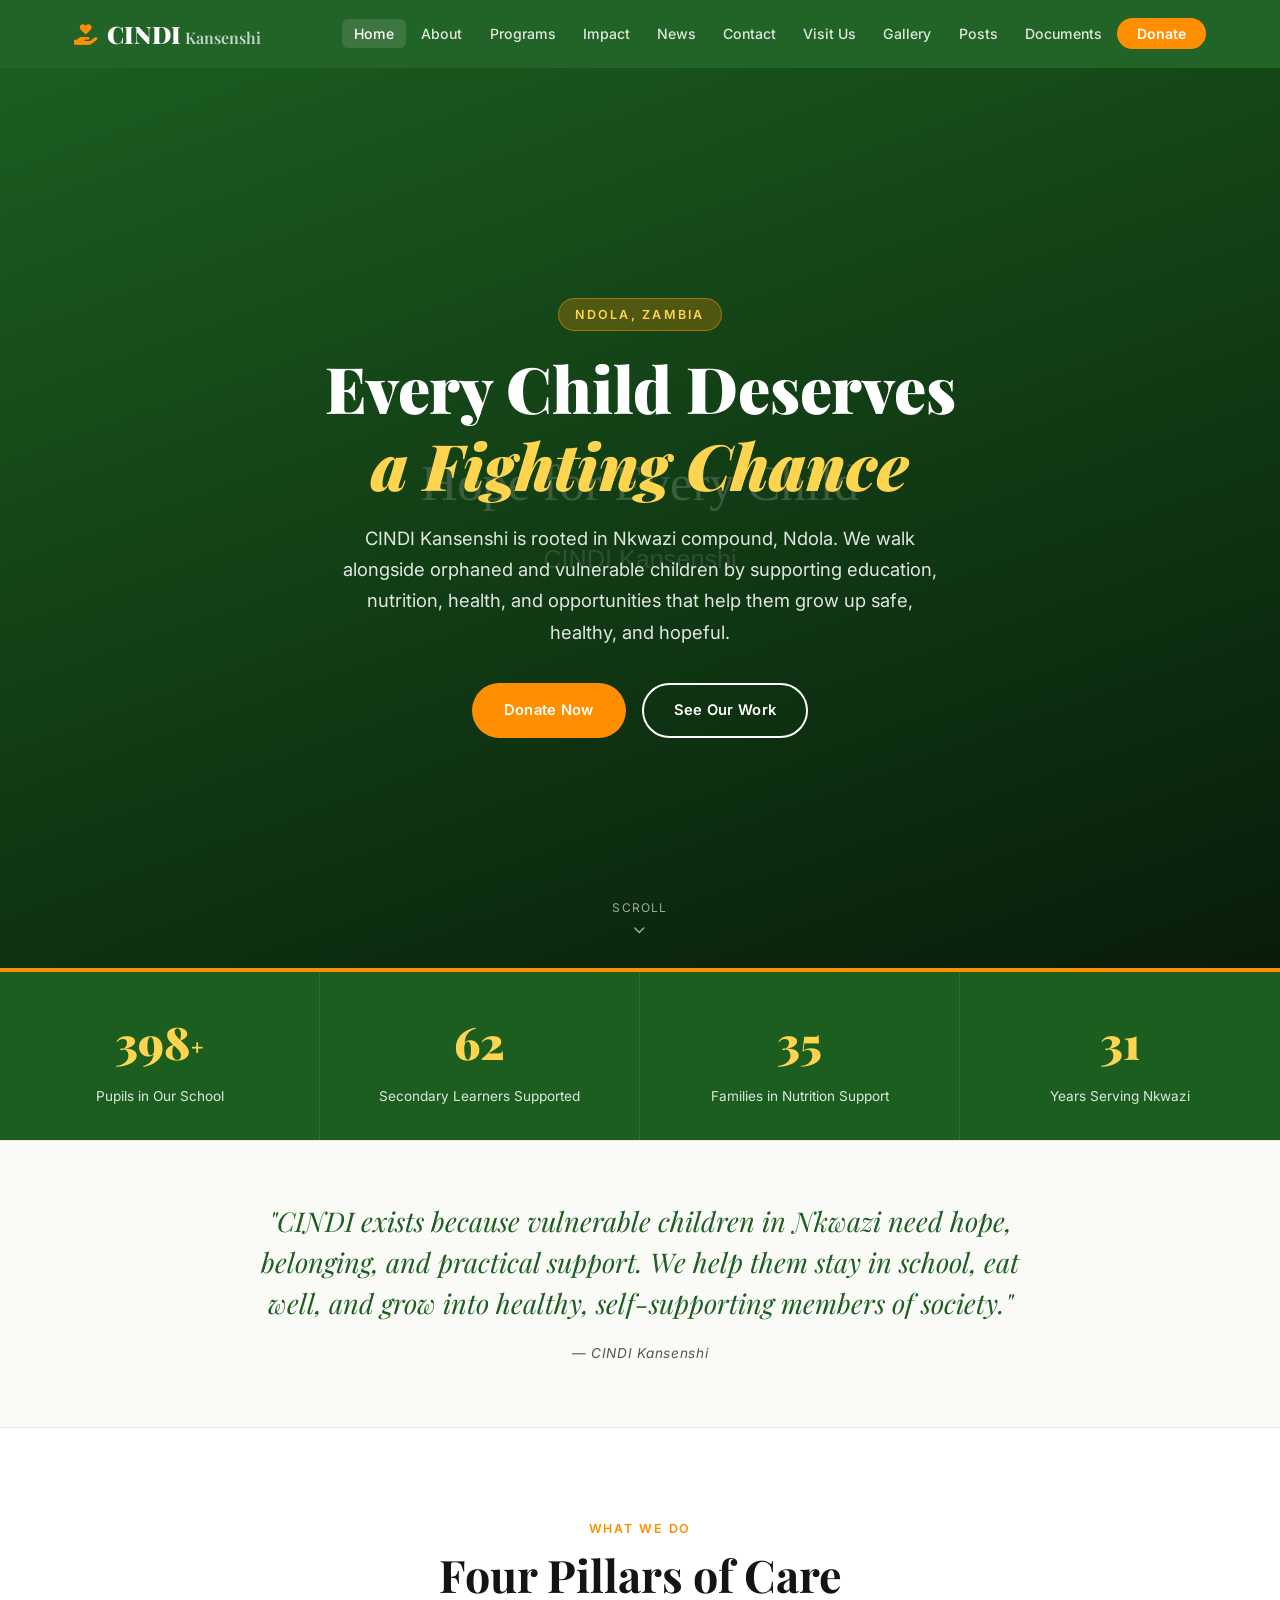
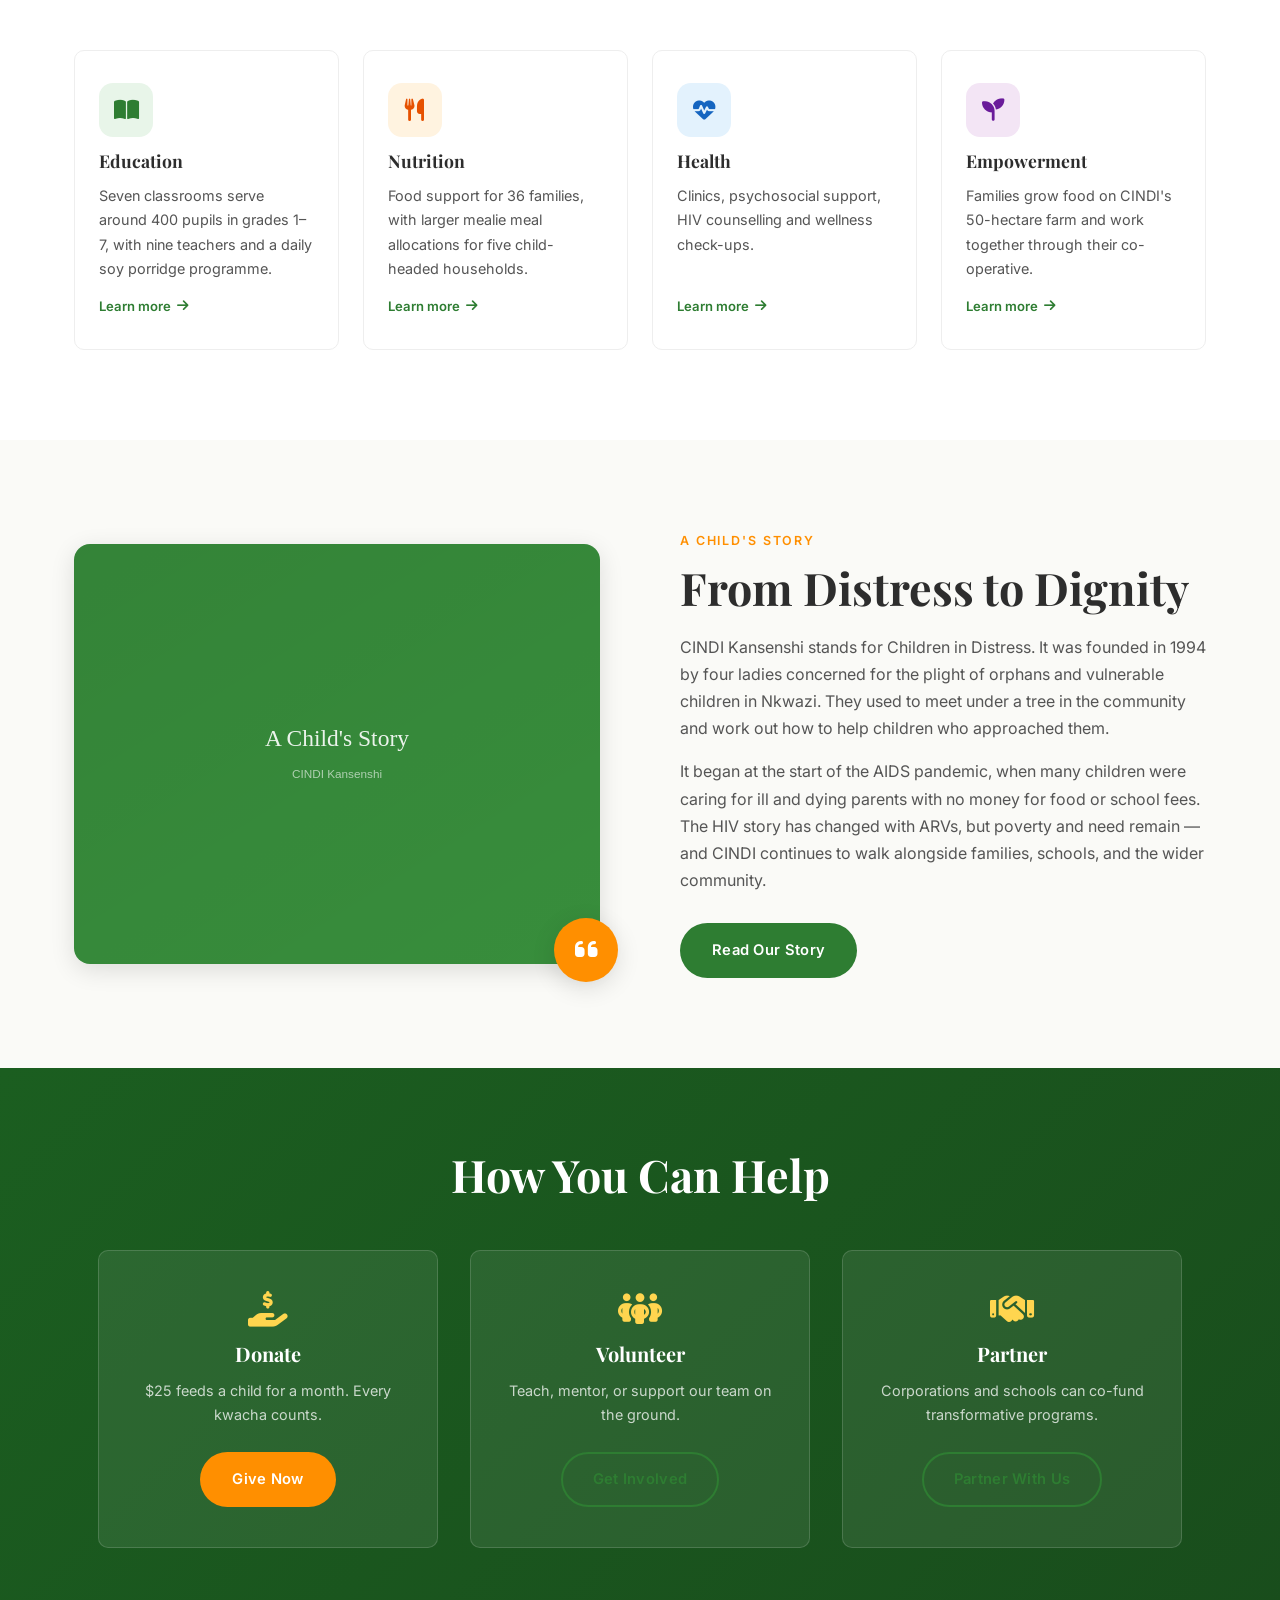
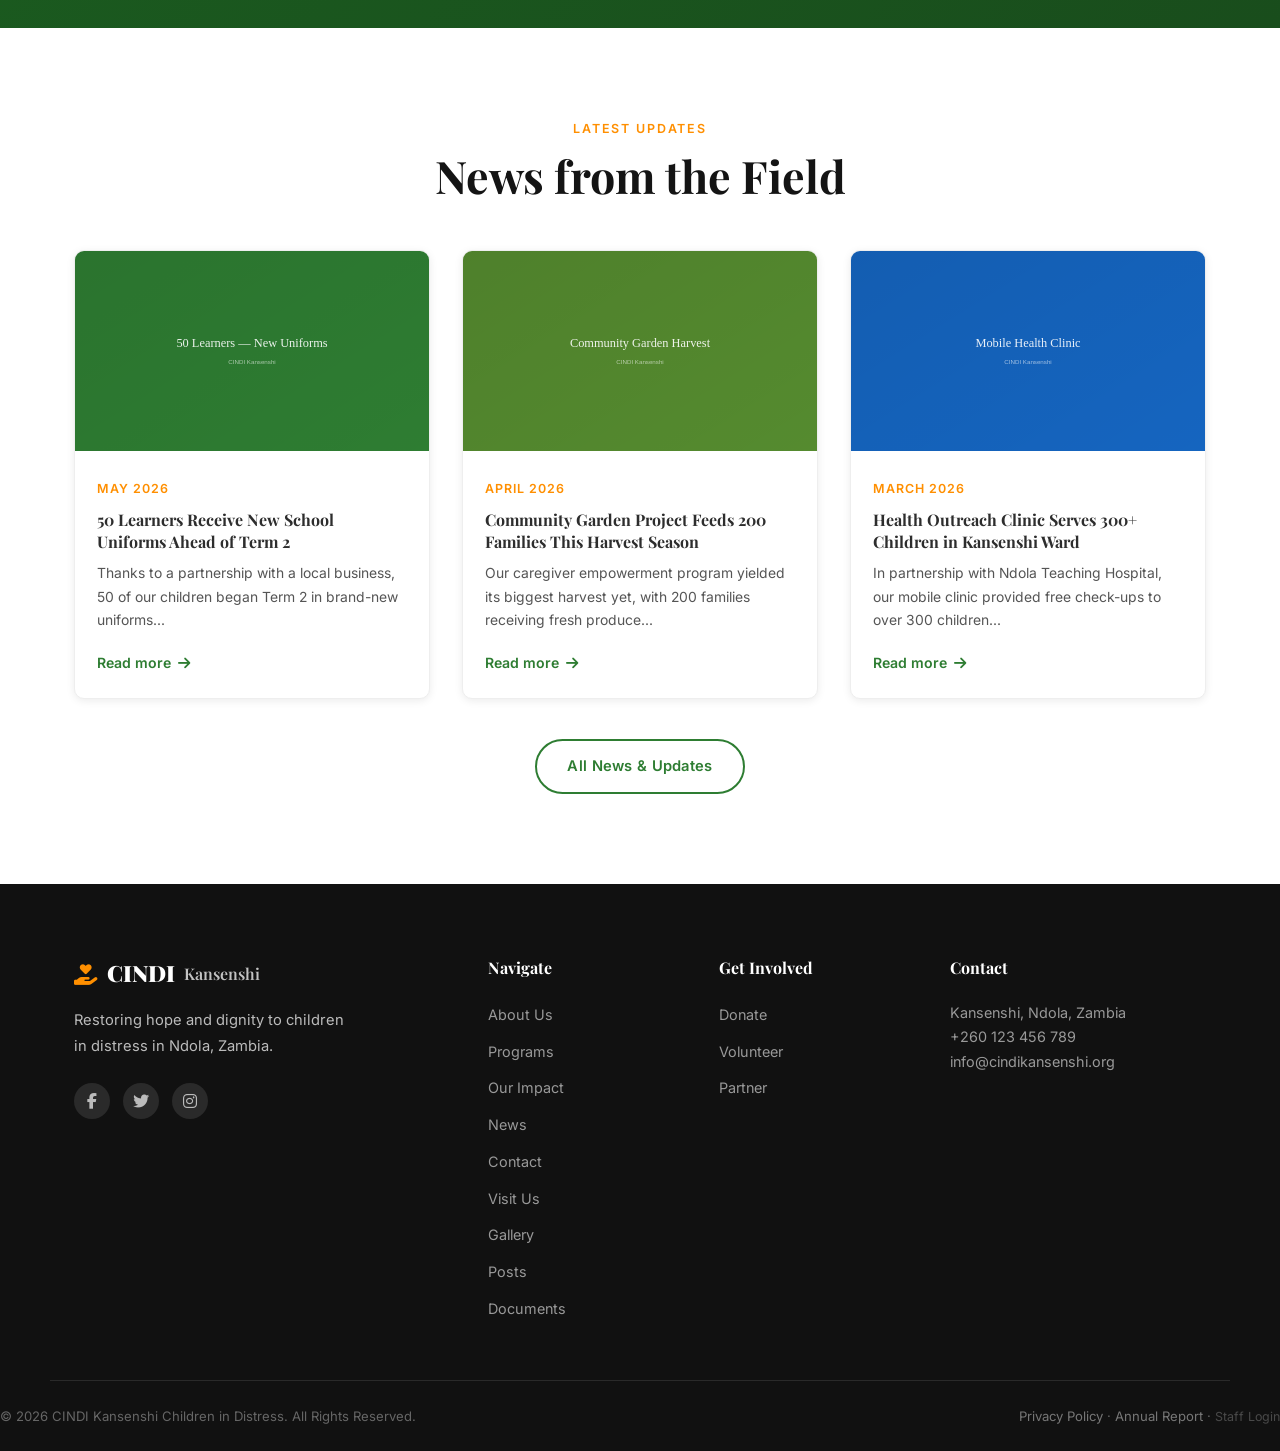
==== commit e953af39: "Update CINDI story and programme information Co-authored-by: Copilot <223556219+Copilot@users.norepl" ====
--- a/index.html
+++ b/index.html
@@ -72,7 +72,7 @@
     </div>
     <div class="stat-cell">
       <strong class="stat-num" data-stat-key="years" data-target="32">0</strong>
-      <span>Years Since 1994</span>
+      <span>Years Serving Nkwazi</span>
     </div>
   </div>
 
@@ -95,13 +95,13 @@
         <a href="programs.html#education" class="pillar-card">
           <div class="pillar-icon" style="background:#E8F5E9;color:#2E7D32"><i class="fas fa-book-open"></i></div>
           <h3>Education</h3>
-          <p>School fees, uniforms, books, and after-school tutoring for every enrolled child.</p>
+          <p>Seven classrooms serve around 400 pupils in grades 1–7, with nine teachers and a daily soy porridge programme.</p>
           <span class="pillar-link">Learn more <i class="fas fa-arrow-right"></i></span>
         </a>
         <a href="programs.html#nutrition" class="pillar-card">
           <div class="pillar-icon" style="background:#FFF3E0;color:#E65100"><i class="fas fa-utensils"></i></div>
           <h3>Nutrition</h3>
-          <p>Daily hot meals at our centre plus monthly food packages for vulnerable households.</p>
+          <p>Food support for 36 families, with larger mealie meal allocations for five child-headed households.</p>
           <span class="pillar-link">Learn more <i class="fas fa-arrow-right"></i></span>
         </a>
         <a href="programs.html#health" class="pillar-card">
@@ -113,7 +113,7 @@
         <a href="programs.html#empowerment" class="pillar-card">
           <div class="pillar-icon" style="background:#F3E5F5;color:#6A1B9A"><i class="fas fa-seedling"></i></div>
           <h3>Empowerment</h3>
-          <p>Caregiver skills training and small income-generating business support.</p>
+          <p>Families grow food on CINDI's 50-hectare farm and work together through their co-operative.</p>
           <span class="pillar-link">Learn more <i class="fas fa-arrow-right"></i></span>
         </a>
       </div>
